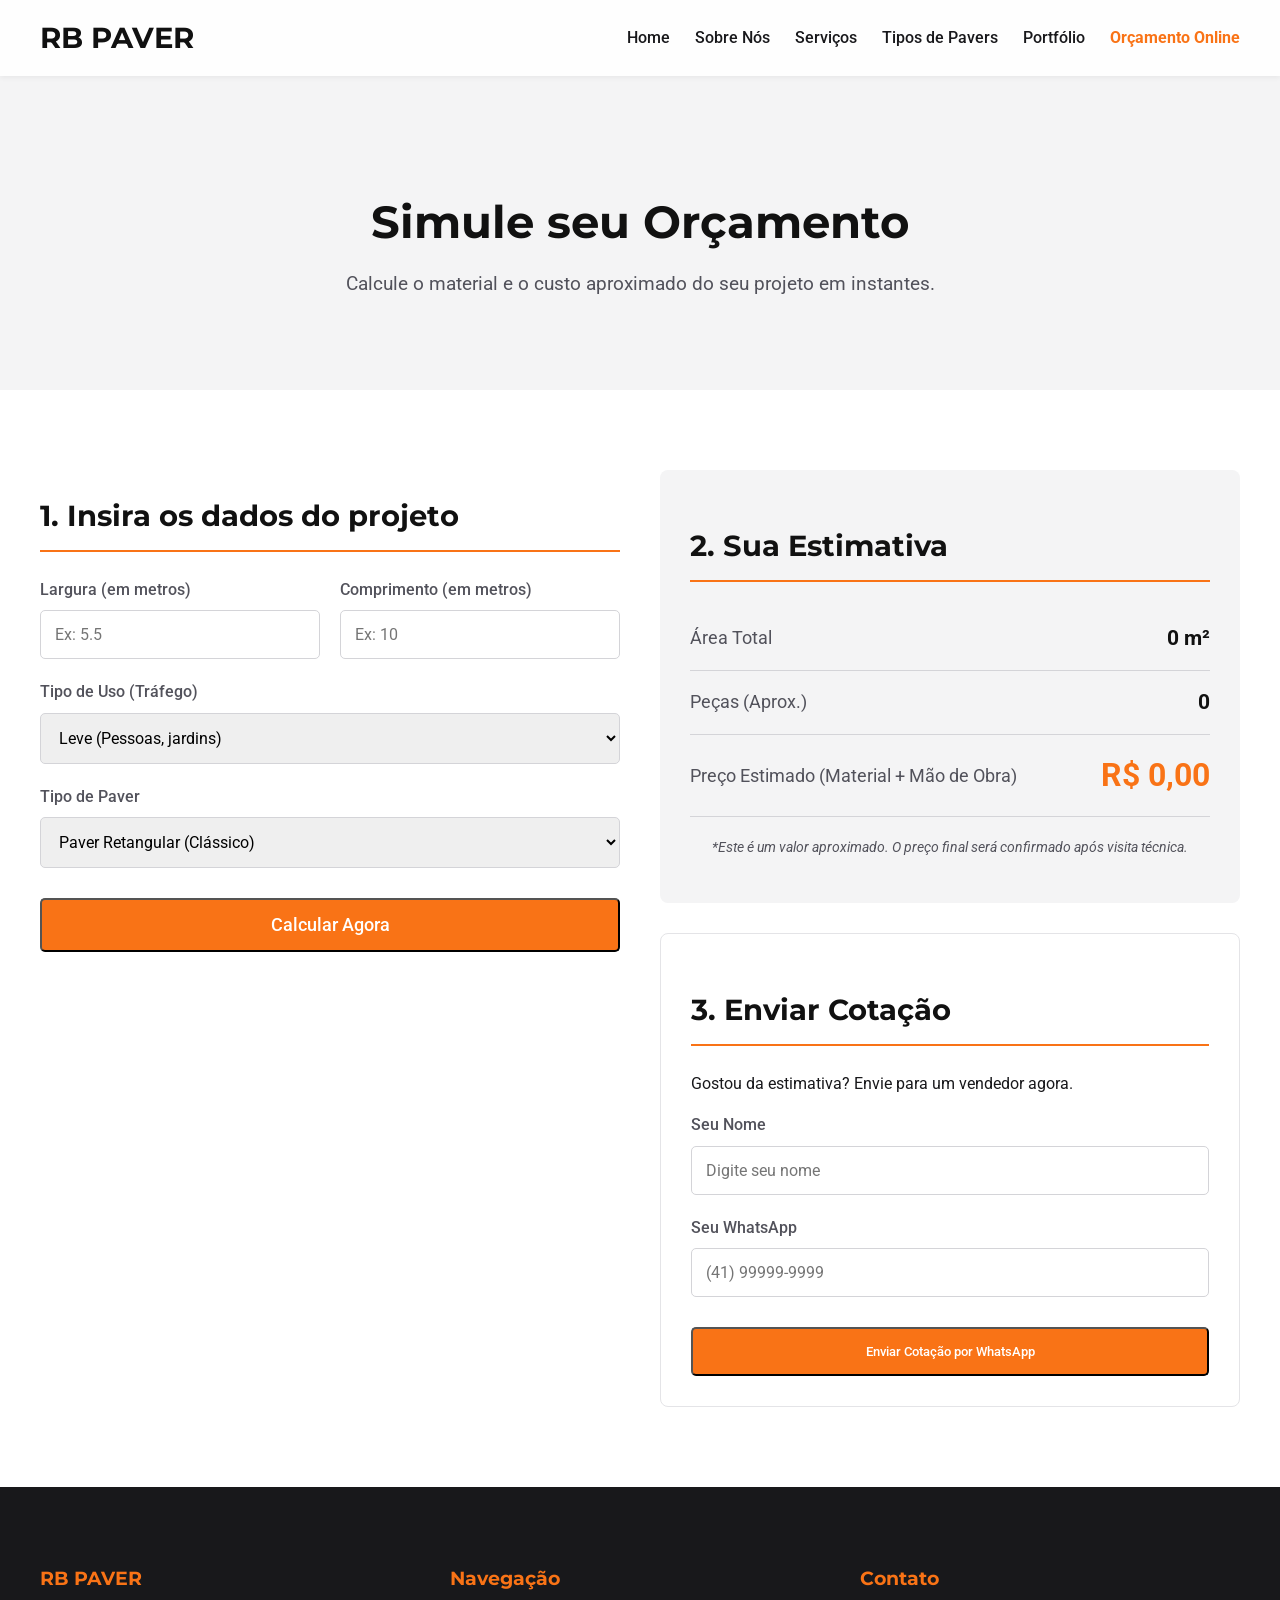
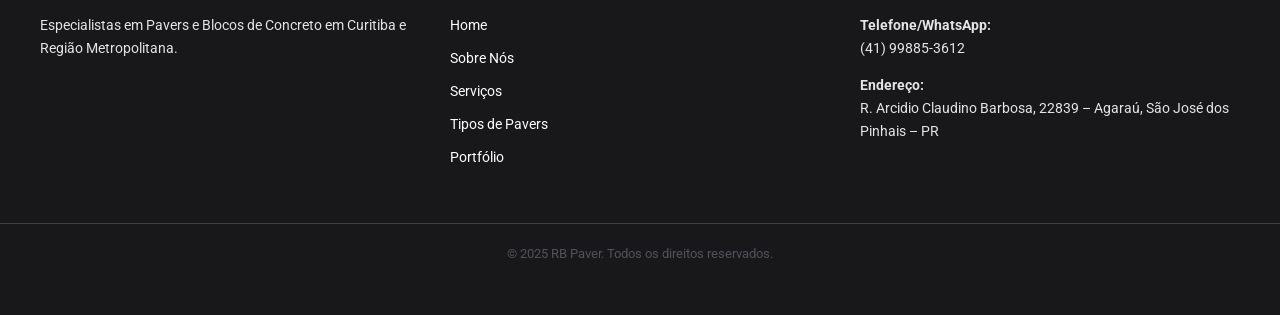
==== calculadora.html @ ebfc6011 "first commit" ====
<!DOCTYPE html>
<html lang="pt-BR">
<head>
    <meta charset="UTF-8">
    <meta name="viewport" content="width=device-width, initial-scale=1.0">
    <title>Calculadora de Orçamento - RB Paver</title>
    
    <link rel="stylesheet" href="https://cdn.jsdelivr.net/npm/swiper@11/swiper-bundle.min.css" />
    <script src="https://cdn.jsdelivr.net/npm/swiper@11/swiper-bundle.min.js"></script>
    
    <link rel="stylesheet" href="style.css">
</head>
<body>

    <header class="header">
        <div class="container">
            <a href="index.html" class="logo">RB PAVER</a>
            <nav class="nav-menu">
                <ul>
                    <li><a href="index.html">Home</a></li>
                    <li><a href="sobre.html">Sobre Nós</a></li>
                    <li><a href="servicos.html">Serviços</a></li>
                    <li><a href="tipos-de-pavers.html">Tipos de Pavers</a></li>
                    <li><a href="portfolio.html">Portfólio</a></li>
                    <li><a href="calculadora.html" class="ativo"><b>Orçamento Online</b></a></li>
                </ul>
            </nav>
        </div>
    </header>

    <main>

        <section class="secao hero-pagina-interna">
            <div class="container">
                <h1 class="secao-titulo">Simule seu Orçamento</h1>
                <p class="secao-subtitulo">Calcule o material e o custo aproximado do seu projeto em instantes.</p>
            </div>
        </section>

        <section class="secao secao-calculadora">
            <div class="container calculadora-container">

                <div class="calculadora-form" id="calculadora-form">
                    <h2 class="calculadora-titulo">1. Insira os dados do projeto</h2>
                    
                    <div class="form-grupo-grid">
                        <div class="form-grupo">
                            <label for="largura">Largura (em metros)</label>
                            <input type="number" id="largura" placeholder="Ex: 5.5" min="0">
                        </div>
                        <div class="form-grupo">
                            <label for="comprimento">Comprimento (em metros)</label>
                            <input type="number" id="comprimento" placeholder="Ex: 10" min="0">
                        </div>
                    </div>

                    <div class="form-grupo">
                        <label for="tipo-uso">Tipo de Uso (Tráfego)</label>
                        <select id="tipo-uso">
                            <option value="leve">Leve (Pessoas, jardins)</option>
                            <option value="medio">Médio (Carros de passeio)</option>
                            <option value="pesado">Pesado (Caminhões, pátio industrial)</option>
                        </select>
                    </div>

                    <div class="form-grupo">
                        <label for="tipo-paver">Tipo de Paver</label>
                        <select id="tipo-paver">
                            <option value="retangular">Paver Retangular (Clássico)</option>
                            <option value="hexagonal">Paver Hexagonal (Bloquete)</option>
                            <option value="onda">Paver "S" / Onda (Alto Travamento)</option>
                        </select>
                    </div>

                    <button type="button" id="btn-calcular" class="cta-button">Calcular Agora</button>
                </div>

                <div class="calculadora-lateral">
                    
                    <div class="calculadora-resultados" id="resultados-box">
                        <h2 class="calculadora-titulo">2. Sua Estimativa</h2>
                        <div class="resultado-item">
                            <span>Área Total</span>
                            <strong id="res-area">0 m²</strong>
                        </div>
                        <div class="resultado-item">
                            <span>Peças (Aprox.)</span>
                            <strong id="res-pecas">0</strong>
                        </div>
                        <div class="resultado-item preco">
                            <span>Preço Estimado (Material + Mão de Obra)</span>
                            <strong id="res-preco">R$ 0,00</strong>
                        </div>
                        <p class="aviso-legal">
                            *Este é um valor aproximado. O preço final será confirmado após visita técnica.
                        </p>
                    </div>

                    <div class="form-cotacao" id="form-cotacao-box">
                        <h2 class="calculadora-titulo">3. Enviar Cotação</h2>
                        <p>Gostou da estimativa? Envie para um vendedor agora.</p>
                        <form id="form-envio-whatsapp">
                            <div class="form-grupo">
                                <label for="nome-cliente">Seu Nome</label>
                                <input type="text" id="nome-cliente" placeholder="Digite seu nome" required>
                            </div>
                            <div class="form-grupo">
                                <label for="whatsapp-cliente">Seu WhatsApp</label>
                                <input type="tel" id="whatsapp-cliente" placeholder="(41) 99999-9999" required>
                            </div>
                            <button type="submit" class="cta-button">Enviar Cotação por WhatsApp</button>
                        </form>
                    </div>

                </div>

            </div>
        </section>

    </main>

    <footer class="footer">
        <div class="container">
            <div>
                <h4>RB PAVER</h4>
                <p>Especialistas em Pavers e Blocos de Concreto em Curitiba e Região Metropolitana.</p>
            </div>
            <div>
                <h4>Navegação</h4>
                <ul>
                    <li><a href="index.html">Home</a></li>
                    <li><a href="sobre.html">Sobre Nós</a></li>
                    <li><a href="servicos.html">Serviços</a></li>
                    <li><a href="tipos-de-pavers.html">Tipos de Pavers</a></li>
                    <li><a href="portfolio.html">Portfólio</a></li>
                </ul>
            </div>
            <div>
                <h4>Contato</h4>
                <p>
                    <strong>Telefone/WhatsApp:</strong><br>
                    (41) 99885-3612
                </p>
                <p>
                    <strong>Endereço:</strong><br>
                    R. Arcidio Claudino Barbosa, 22839 – Agaraú, São José dos Pinhais – PR
                </p>
            </div>
        </div>
        <div class="copyright">
            &copy; 2025 RB Paver. Todos os direitos reservados.
        </div>
    </footer>

    <script src="script.js" defer></script>
</body>
</html>
---- style.css ----
/* --- Importação da Nova Fonte --- */
@import url('https://fonts.googleapis.com/css2?family=Montserrat:wght@400;700&family=Roboto:wght@400;500&display=swap');

/* --- Configuração Global (Paleta Rebalanceada) --- */
:root {
    --cor-primaria: #111111; /* Preto 'imponente' (Títulos) */
    --cor-destaque: #F97316;  /* Laranja vibrante (Botões, links) */
    --cor-fundo: #FFFFFF;     /* Base Branca (Elegante) */
    --cor-fundo-alt: #F4F4F5; /* Cinza claro (Seções alternadas) */
    --cor-texto: #18181B;     /* Texto principal (Cinza super escuro) */
    --cor-texto-secundario: #52525B; /* Texto cinza (Subtítulos) */
    --cor-dark-section: #18181B; /* Cinza escuro para contraste (Footer/CTA) */
    --cor-branca: #FFFFFF;
}

body {
    /* Fonte padrão (Roboto) para textos corridos */
    font-family: 'Roboto', -apple-system, BlinkMacSystemFont, "Segoe UI", Helvetica, Arial, sans-serif;
    margin: 0;
    padding: 0;
    background-color: var(--cor-fundo);
    color: var(--cor-texto);
    line-height: 1.6;
}

/* --- Nova Fonte para Títulos e Logo --- */
h1, h2, h3, h4, .logo {
    font-family: 'Montserrat', sans-serif;
    font-weight: 700; /* Deixa os títulos imponentes */
}

.container {
    max-width: 1200px;
    margin: 0 auto;
    padding: 0 20px;
}

/* --- Header (Estilo Allana: BRANCO, Fixo, com Desfoque) --- */
.header {
    background-color: rgba(255, 255, 255, 0.85);
    backdrop-filter: blur(10px);
    -webkit-backdrop-filter: blur(10px);
    box-shadow: 0 2px 5px rgba(0,0,0,0.05);
    padding: 15px 0;
    position: fixed;
    top: 0;
    width: 100%;
    z-index: 1000;
}

.header .container {
    display: flex;
    justify-content: space-between;
    align-items: center;
}

.logo {
    font-size: 1.8rem;
    color: var(--cor-primaria);
    text-decoration: none;
}

.nav-menu ul {
    margin: 0;
    padding: 0;
    list-style: none;
    display: flex;
    gap: 25px;
}

.nav-menu a {
    text-decoration: none;
    color: var(--cor-texto);
    font-weight: 500;
    transition: color 0.3s;
}

.nav-menu a:hover, .nav-menu a.ativo {
    color: var(--cor-destaque);
}

/* --- Seção Hero (Estilo Allana: Tela Cheia com Swiper) --- */
.hero {
    height: 100vh;
    width: 100%;
    position: relative;
    color: var(--cor-branca);
    display: flex;
    align-items: center;
    justify-content: center;
    text-align: center;
}

.swiper {
    width: 100%;
    height: 100%;
    position: absolute;
    top: 0;
    left: 0;
}

.swiper-slide img {
    display: block;
    width: 100%;
    height: 100%;
    object-fit: cover;
    filter: brightness(0.5);
}

.hero-overlay {
    position: relative;
    z-index: 10;
    padding: 20px;
}

.hero-overlay h1 {
    font-size: 3.5rem;
    margin-bottom: 20px;
    text-shadow: 0 2px 4px rgba(0,0,0,0.5);
}

.hero-overlay p {
    font-size: 1.25rem;
    margin-bottom: 30px;
    font-family: 'Roboto', sans-serif; /* Garante que o parágrafo use a fonte de texto */
    font-weight: 400;
}

/* --- Botões (Nova Paleta) --- */
.cta-button {
    display: inline-block;
    padding: 15px 30px;
    background-color: var(--cor-destaque);
    color: var(--cor-branca);
    text-decoration: none;
    font-weight: bold;
    border-radius: 5px;
    transition: background-color 0.3s, transform 0.3s;
    font-family: 'Roboto', sans-serif; /* Usa a fonte de texto */
    font-weight: 500;
}

.cta-button:hover {
    background-color: #EA580C;
    transform: translateY(-2px);
}

.cta-button.secundario {
    background-color: transparent;
    border: 2px solid var(--cor-destaque);
    color: var(--cor-destaque);
    margin-left: 15px;
}
.cta-button.secundario:hover {
    background-color: var(--cor-destaque);
    color: var(--cor-branca);
}

/* --- Seções Padrão (Minimalistas) --- */
.secao {
    padding: 80px 0;
    text-align: center;
}
main section:first-of-type {
    padding-top: calc(80px + 70px);
}

.secao-titulo {
    font-size: 2.8rem;
    margin-bottom: 20px;
    color: var(--cor-primaria);
}

.secao-subtitulo {
    font-size: 1.1rem;
    max-width: 700px;
    margin: 0 auto 50px auto;
    color: var(--cor-texto-secundario);
}

/* --- MUDANÇA: Fundo cinza para seção de serviços --- */
#servicos-prev {
    background-color: var(--cor-fundo-alt);
}

/* --- Prévia de Serviços (Cards) --- */
.servicos-grid {
    display: grid;
    grid-template-columns: repeat(auto-fit, minmax(300px, 1fr));
    gap: 30px;
    text-align: left;
}

.servico-card {
    background-color: var(--cor-fundo); /* Cards BRANCOS */
    border-radius: 8px;
    border: 1px solid #E4E4E7;
    overflow: hidden;
    transition: border-color 0.3s, box-shadow 0.3s;
    /* Sombra mais pronunciada para 'flutuar' sobre o fundo cinza */
    box-shadow: 0 4px 20px rgba(0,0,0,0.05);
}

.servico-card:hover {
    border-color: var(--cor-destaque);
    box-shadow: 0 8px 30px rgba(0,0,0,0.08);
}

.servico-card img {
    width: 100%;
    height: 200px;
    object-fit: cover;
}

.servico-card-conteudo {
    padding: 30px;
}

.servico-card h3 {
    font-size: 1.5rem;
    color: var(--cor-primaria);
    margin-top: 0;
}

/* --- CTA para Calculadora (Seção de Contraste) --- */
.cta-calculadora {
    background-color: var(--cor-dark-section);
    color: var(--cor-branca);
}

.cta-calculadora .secao-titulo {
    color: var(--cor-branca);
}

.cta-calculadora .secao-subtitulo {
    color: rgba(255, 255, 255, 0.9);
}

.cta-calculadora .cta-button {
    background-color: var(--cor-destaque);
}
.cta-calculadora .cta-button:hover {
    background-color: #EA580C;
}

/* --- Depoimentos --- */
.depoimento {
    max-width: 800px;
    margin: 0 auto 40px auto;
    font-style: italic;
    font-size: 1.2rem;
    color: var(--cor-texto-secundario);
}

.depoimento-autor {
    font-style: normal;
    font-weight: bold;
    margin-top: 10px;
    color: var(--cor-primaria);
}

/* --- Footer (Rodapé) --- */
.footer {
    background-color: var(--cor-dark-section);
    color: #E4E4E7;
    padding: 50px 0;
    font-size: 0.9rem;
}

.footer .container {
    display: grid;
    grid-template-columns: repeat(auto-fit, minmax(250px, 1fr));
    gap: 30px;
}

.footer h4 {
    font-size: 1.2rem;
    margin-bottom: 20px;
    color: var(--cor-destaque);
}

.footer ul {
    list-style: none;
    padding: 0;
}
.footer ul li {
    margin-bottom: 10px;
}
.footer ul li a {
    color: var(--cor-branca);
    text-decoration: none;
    transition: color 0.3s;
}
.footer ul li a:hover {
    color: var(--cor-destaque);
}

.copyright {
    text-align: center;
    margin-top: 40px;
    padding-top: 20px;
    border-top: 1px solid #3f3f46;
    font-size: 0.8rem;
    color: var(--cor-texto-secundario);
}

/* --- Estilos da Página da Calculadora --- */

/* Hero simples para páginas internas */
.hero-pagina-interna {
    background-color: var(--cor-fundo-alt);
    padding-top: calc(80px + 70px); /* Compensa header fixo */
    padding-bottom: 40px;
}
.hero-pagina-interna .secao-titulo {
    font-size: 2.8rem;
    margin-bottom: 10px;
}
.hero-pagina-interna .secao-subtitulo {
    font-size: 1.2rem;
    color: var(--cor-texto-secundario);
}

/* Container da calculadora com 2 colunas */
.calculadora-container {
    display: grid;
    grid-template-columns: 1fr; /* 1 coluna em mobile */
    gap: 40px;
}

/* Media query para telas maiores (desktop) */
@media (min-width: 992px) {
    .calculadora-container {
        grid-template-columns: 1fr 1fr; /* 2 colunas em desktop */
    }
}

.calculadora-titulo {
    font-size: 1.8rem;
    color: var(--cor-primaria);
    margin-bottom: 25px;
    border-bottom: 2px solid var(--cor-destaque);
    padding-bottom: 10px;
    text-align: left;
}

/* Estilos do Formulário */
.calculadora-form, .calculadora-lateral {
    text-align: left;
}

.form-grupo {
    margin-bottom: 20px;
}

.form-grupo-grid {
    display: grid;
    grid-template-columns: 1fr 1fr;
    gap: 20px;
}

.form-grupo label {
    display: block;
    margin-bottom: 8px;
    font-weight: 500;
    color: var(--cor-texto-secundario);
}

.form-grupo input[type="number"],
.form-grupo input[type="text"],
.form-grupo input[type="tel"],
.form-grupo select {
    width: 100%;
    padding: 14px;
    border: 1px solid #D4D4D8; /* cinza claro */
    border-radius: 5px;
    font-size: 1rem;
    font-family: 'Roboto', sans-serif;
    box-sizing: border-box; /* Garante que o padding não estoure a largura */
    transition: border-color 0.3s, box-shadow 0.3s;
}

.form-grupo input:focus,
.form-grupo select:focus {
    outline: none;
    border-color: var(--cor-destaque);
    box-shadow: 0 0 0 2px rgba(249, 115, 22, 0.3); /* Sombra laranja sutil */
}

.calculadora-form .cta-button {
    width: 100%;
    font-size: 1.1rem;
    margin-top: 10px;
}

/* Estilos dos Resultados */
.calculadora-resultados {
    background-color: var(--cor-fundo-alt);
    padding: 30px;
    border-radius: 8px;
    margin-bottom: 30px;
}

.resultado-item {
    display: flex;
    justify-content: space-between;
    align-items: center;
    font-size: 1.1rem;
    color: var(--cor-texto-secundario);
    padding: 15px 0;
    border-bottom: 1px solid #D4D4D8;
}

.resultado-item span {
    margin-right: 15px;
}

.resultado-item strong {
    font-size: 1.3rem;
    font-weight: 700;
    color: var(--cor-primaria);
}

.resultado-item.preco strong {
    font-size: 2rem;
    color: var(--cor-destaque); /* Preço final em laranja */
}

.aviso-legal {
    font-size: 0.85rem;
    color: var(--cor-texto-secundario);
    margin-top: 20px;
    text-align: center;
    font-style: italic;
}

/* Formulário de Cotação (abaixo dos resultados) */
.form-cotacao {
    background-color: var(--cor-fundo);
    border: 1px solid #E4E4E7;
    padding: 30px;
    border-radius: 8px;
}

.form-cotacao .cta-button {
    width: 100%;
    margin-top: 10px;
}


/* --- Estilos da Página Sobre Nós --- */

#secao-sobre {
    padding-bottom: 40px; /* Reduz o espaçamento inferior */
}

/* Grid de Imagem + Texto */
.sobre-intro-grid {
    display: grid;
    grid-template-columns: 1fr; /* 1 coluna mobile */
    gap: 40px;
    align-items: center;
    text-align: left;
}

@media (min-width: 768px) {
    .sobre-intro-grid {
        grid-template-columns: 1fr 1fr; /* 2 colunas desktop */
    }
}

.sobre-imagem img {
    width: 100%;
    border-radius: 8px;
    box-shadow: 0 10px 30px rgba(0,0,0,0.1);
}

.sobre-texto h2 {
    font-size: 2.2rem;
    color: var(--cor-primaria);
    margin-bottom: 20px;
}

.sobre-texto p {
    font-size: 1.1rem;
    color: var(--cor-texto-secundario);
    margin-bottom: 15px;
}

/* Seção Missão, Visão e Valores */
#secao-valores {
    background-color: var(--cor-fundo-alt); /* Fundo cinza claro */
}

.valores-grid {
    display: grid;
    grid-template-columns: 1fr; /* 1 coluna mobile */
    gap: 30px;
}

@media (min-width: 768px) {
    .valores-grid {
        grid-template-columns: repeat(3, 1fr); /* 3 colunas desktop */
    }
}

/* Cards de Missão/Visão/Valores */
.valor-card {
    background-color: var(--cor-branca);
    padding: 30px;
    border-radius: 8px;
    border: 1px solid #E4E4E7;
    text-align: center;
    box-shadow: 0 4px 20px rgba(0,0,0,0.03);
    transition: transform 0.3s, box-shadow 0.3s;
}

.valor-card:hover {
    transform: translateY(-5px);
    box-shadow: 0 8px 30px rgba(0,0,0,0.06);
}

.valor-card h3 {
    font-size: 1.5rem;
    color: var(--cor-destaque); /* Laranja */
    margin-bottom: 15px;
}

.valor-card p {
    font-size: 1rem;
    color: var(--cor-texto-secundario);
    line-height: 1.7;
}
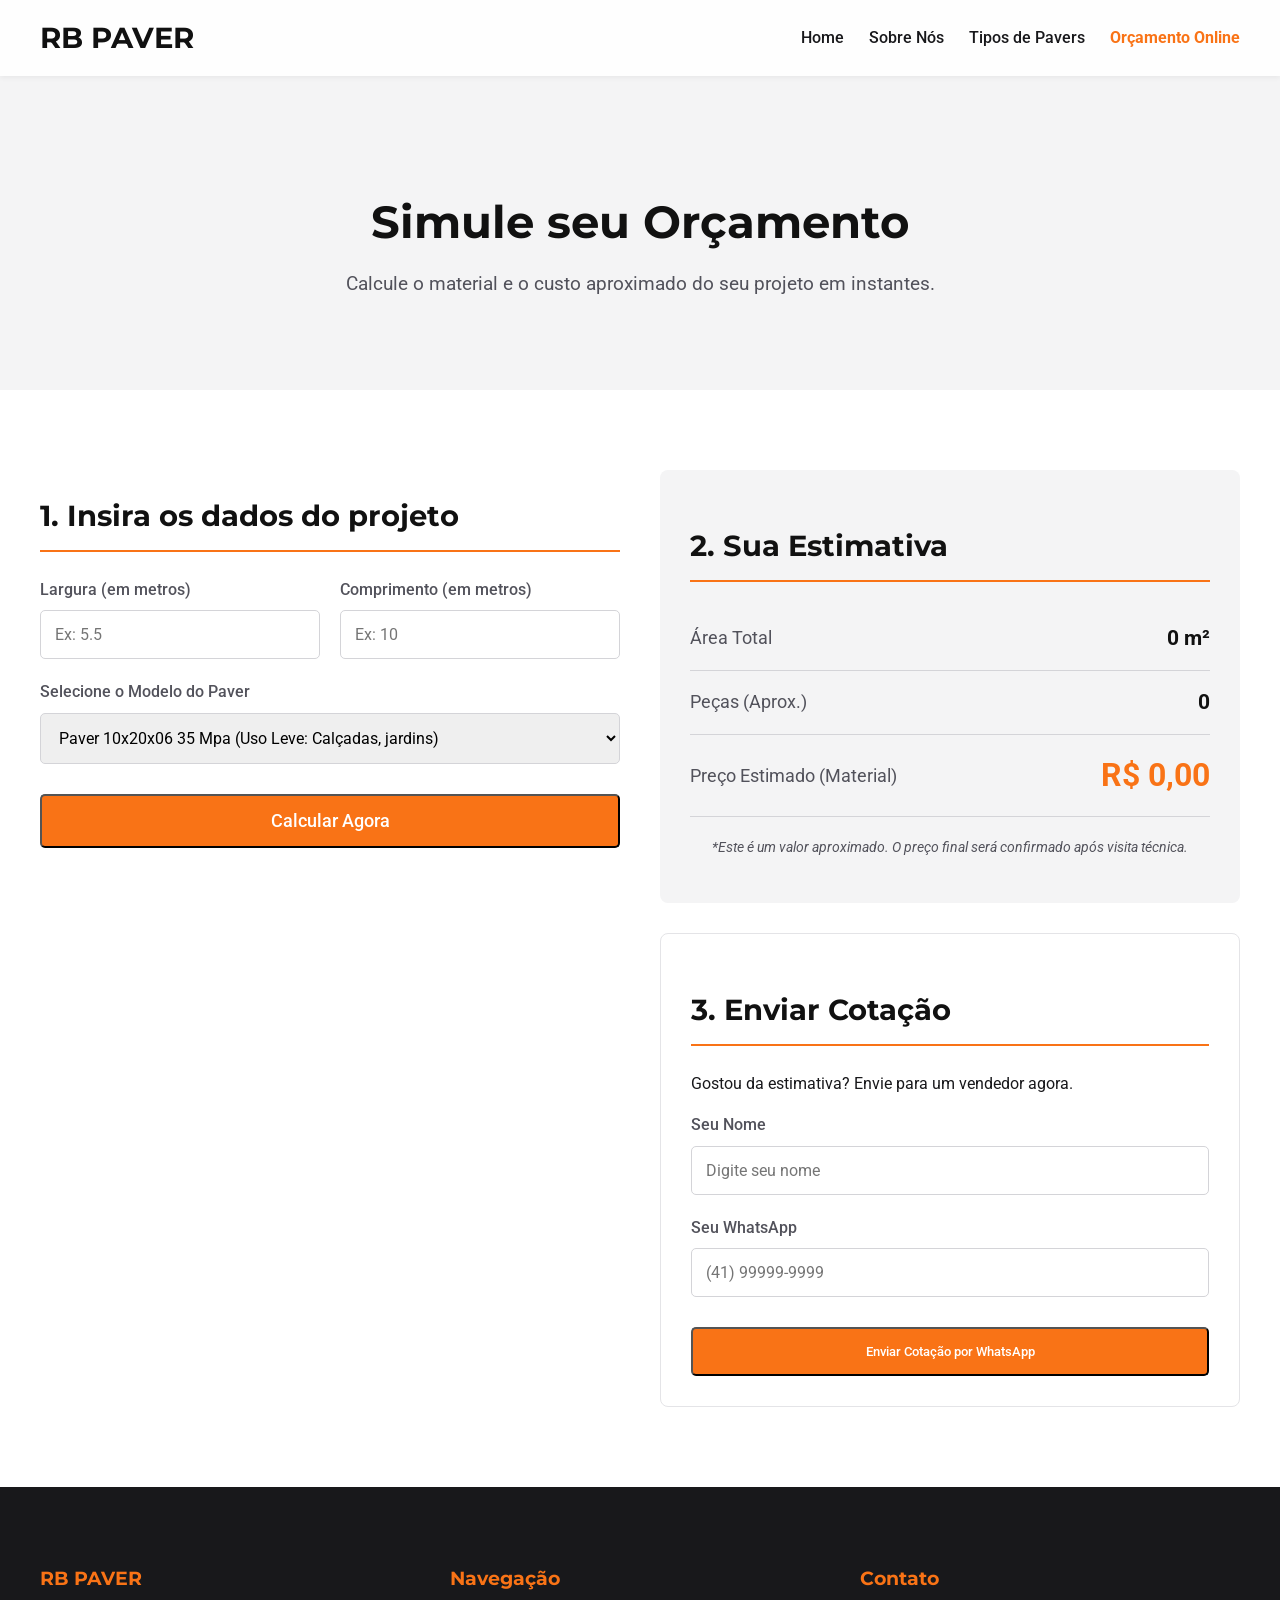
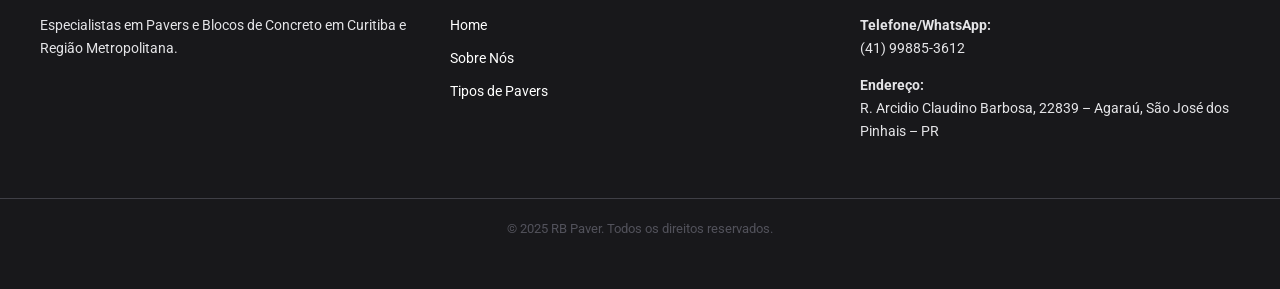
==== commit aff87946: "texto,menu, fabricação e refatora calculadora" ====
--- a/calculadora.html
+++ b/calculadora.html
@@ -19,9 +19,7 @@
                 <ul>
                     <li><a href="index.html">Home</a></li>
                     <li><a href="sobre.html">Sobre Nós</a></li>
-                    <li><a href="servicos.html">Serviços</a></li>
                     <li><a href="tipos-de-pavers.html">Tipos de Pavers</a></li>
-                    <li><a href="portfolio.html">Portfólio</a></li>
                     <li><a href="calculadora.html" class="ativo"><b>Orçamento Online</b></a></li>
                 </ul>
             </nav>
@@ -55,20 +53,12 @@
                     </div>
 
                     <div class="form-grupo">
-                        <label for="tipo-uso">Tipo de Uso (Tráfego)</label>
-                        <select id="tipo-uso">
-                            <option value="leve">Leve (Pessoas, jardins)</option>
-                            <option value="medio">Médio (Carros de passeio)</option>
-                            <option value="pesado">Pesado (Caminhões, pátio industrial)</option>
-                        </select>
-                    </div>
-
-                    <div class="form-grupo">
-                        <label for="tipo-paver">Tipo de Paver</label>
-                        <select id="tipo-paver">
-                            <option value="retangular">Paver Retangular (Clássico)</option>
-                            <option value="hexagonal">Paver Hexagonal (Bloquete)</option>
-                            <option value="onda">Paver "S" / Onda (Alto Travamento)</option>
+                        <label for="modelo-paver">Selecione o Modelo do Paver</label>
+                        <select id="modelo-paver">
+                            <option value="p6_35">Paver 10x20x06 35 Mpa (Uso Leve: Calçadas, jardins)</option>
+                            <option value="p8_35">Paver 10x20x08 35 Mpa (Uso Médio: Carros de passeio)</option>
+                            <option value="p8_50">Paver 10x20x08 50 Mpa (Uso Pesado: Pátios industriais)</option>
+                            <option value="p10_50">Paver 10x20x10 50 Mpa (Uso Super Pesado: Tráfego de caminhões)</option>
                         </select>
                     </div>
 
@@ -88,7 +78,7 @@
                             <strong id="res-pecas">0</strong>
                         </div>
                         <div class="resultado-item preco">
-                            <span>Preço Estimado (Material + Mão de Obra)</span>
+                            <span>Preço Estimado (Material)</span>
                             <strong id="res-preco">R$ 0,00</strong>
                         </div>
                         <p class="aviso-legal">
@@ -130,9 +120,7 @@
                 <ul>
                     <li><a href="index.html">Home</a></li>
                     <li><a href="sobre.html">Sobre Nós</a></li>
-                    <li><a href="servicos.html">Serviços</a></li>
                     <li><a href="tipos-de-pavers.html">Tipos de Pavers</a></li>
-                    <li><a href="portfolio.html">Portfólio</a></li>
                 </ul>
             </div>
             <div>
--- a/style.css
+++ b/style.css
@@ -530,4 +530,55 @@
     font-size: 1rem;
     color: var(--cor-texto-secundario);
     line-height: 1.7;
+}
+
+/* --- Estilos da Página Tipos de Pavers (Grid de Cores) --- */
+.cores-grid {
+    display: grid;
+    grid-template-columns: repeat(auto-fit, minmax(150px, 1fr));
+    gap: 25px;
+    margin-top: 40px;
+}
+
+.cor-item {
+    text-align: center;
+}
+
+.cor-quadrado {
+    width: 100%;
+    aspect-ratio: 1 / 1; /* <<< ESTA É A CORREÇÃO MÁGICA */
+    background-color: var(--cor-fundo-alt);
+    border: 1px solid #E4E4E7;
+    border-radius: 8px;
+    box-shadow: 0 2px 4px rgba(0,0,0,0.05);
+    overflow: hidden; /* Garante que a imagem não vaze */
+}
+
+/* Este é o CSS da "dica bônus", agora integrado */
+.cor-quadrado img {
+    width: 100%;
+    height: 100%;
+    object-fit: cover; /* Faz a imagem preencher o espaço sem distorcer */
+}
+
+.cor-item p {
+    font-weight: 700;
+    color: var(--cor-texto);
+    font-size: 1.1rem;
+    margin: 0;
+    margin-top: 15px; /* Adicionado um espaço */
+}
+
+/* Media query para telas menores */
+@media (max-width: 400px) {
+    .cores-grid {
+        grid-template-columns: repeat(2, 1fr);
+        gap: 15px;
+    }
+}
+.cor-quadrado img {
+    width: 100%;
+    height: 100%;
+    object-fit: cover; /* Isso faz a imagem preencher o espaço sem distorcer */
+    border-radius: 8px; /* Para manter as bordas arredondadas */
 }
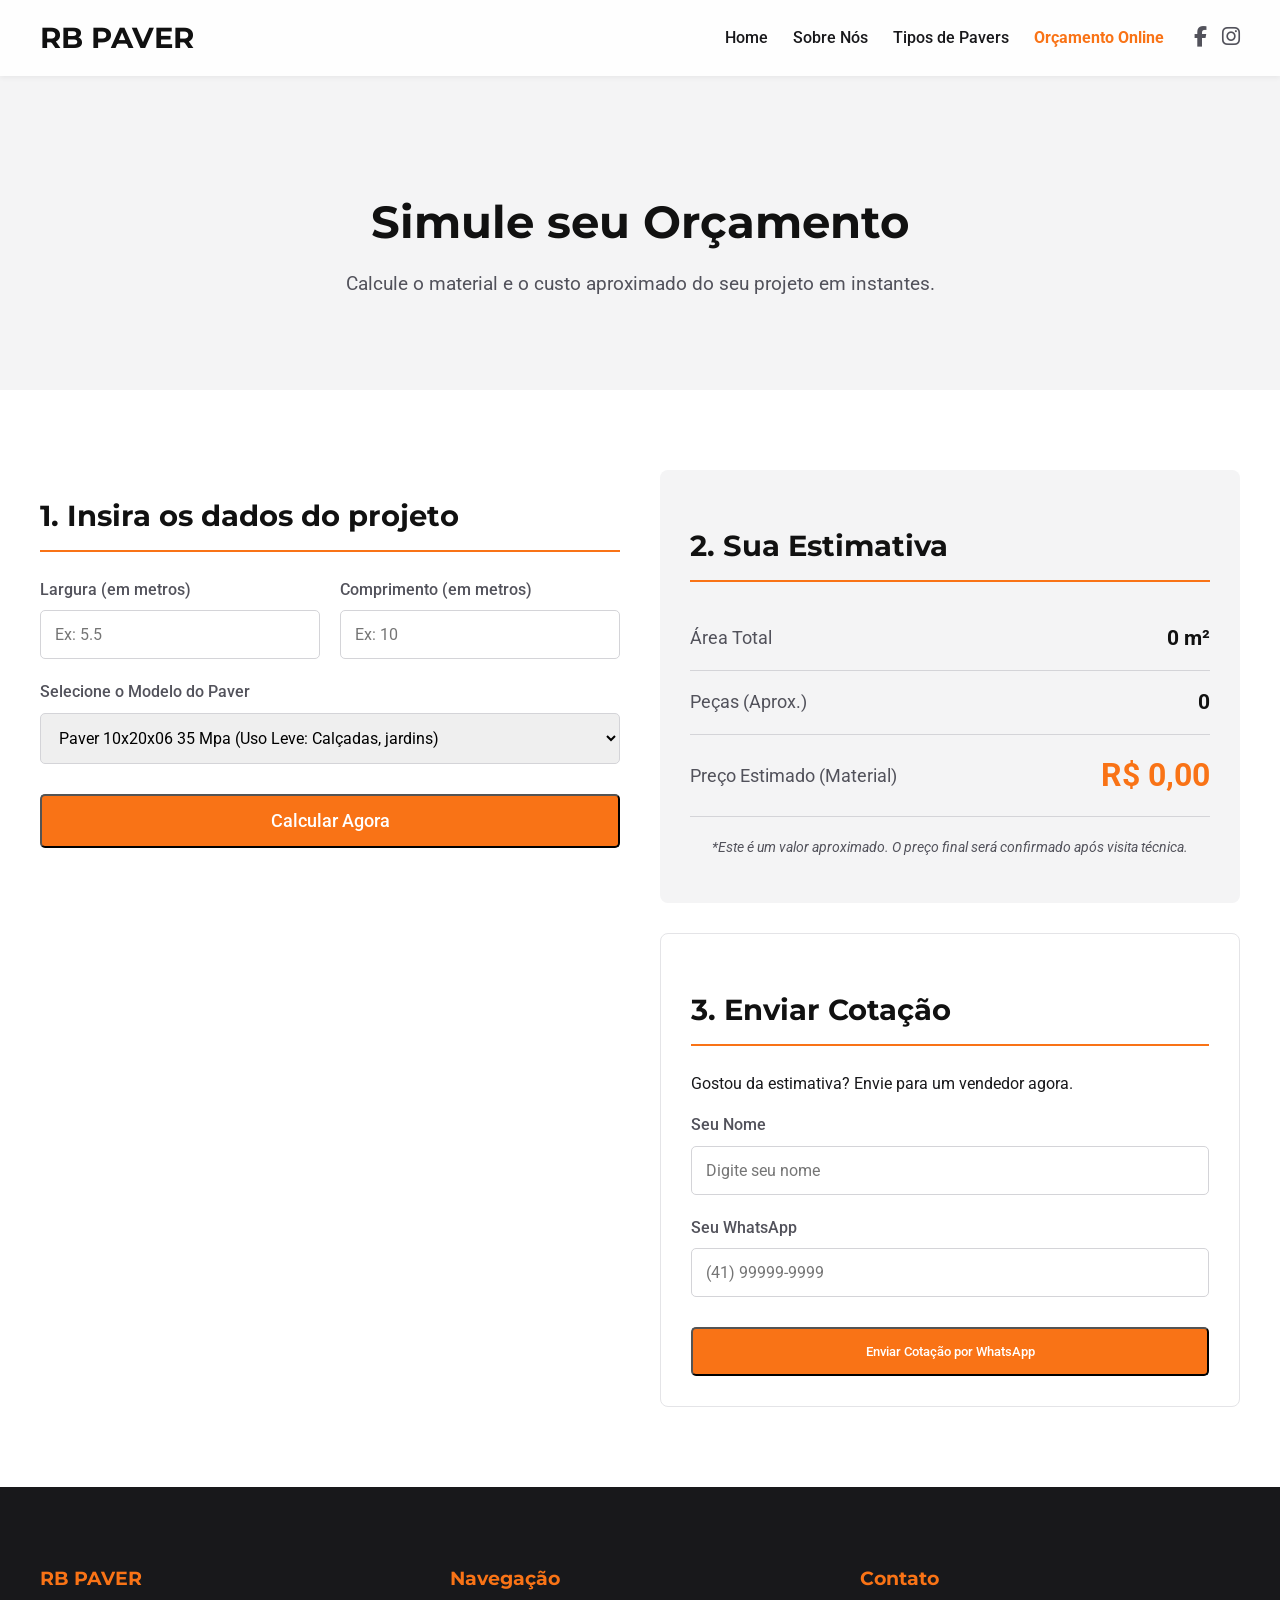
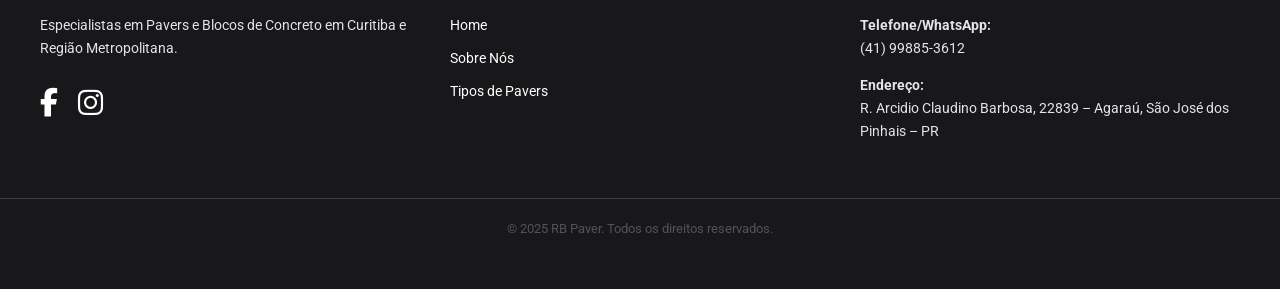
==== commit 9c56f557: "icons insta face" ====
--- a/calculadora.html
+++ b/calculadora.html
@@ -6,7 +6,7 @@
     <title>Calculadora de Orçamento - RB Paver</title>
     
     <link rel="stylesheet" href="https://cdn.jsdelivr.net/npm/swiper@11/swiper-bundle.min.css" />
-    <script src="https://cdn.jsdelivr.net/npm/swiper@11/swiper-bundle.min.js"></script>
+    <link rel="stylesheet" href="https://cdnjs.cloudflare.com/ajax/libs/font-awesome/6.5.2/css/all.min.css" integrity="sha512-SnH5WK+bZxgPHs44uWIX+LLJAJ9/2PkPKZ5QiAj6Ta86w+fsb2TkcmfRyVX3pBnMFcV7oQPJkl9QevSCWr3W6A==" crossorigin="anonymous" referrerpolicy="no-referrer" />
     
     <link rel="stylesheet" href="style.css">
 </head>
@@ -15,14 +15,21 @@
     <header class="header">
         <div class="container">
             <a href="index.html" class="logo">RB PAVER</a>
-            <nav class="nav-menu">
-                <ul>
-                    <li><a href="index.html">Home</a></li>
-                    <li><a href="sobre.html">Sobre Nós</a></li>
-                    <li><a href="tipos-de-pavers.html">Tipos de Pavers</a></li>
-                    <li><a href="calculadora.html" class="ativo"><b>Orçamento Online</b></a></li>
-                </ul>
-            </nav>
+            
+            <div class="nav-wrapper">
+                <nav class="nav-menu">
+                    <ul>
+                        <li><a href="index.html">Home</a></li>
+                        <li><a href="sobre.html">Sobre Nós</a></li>
+                        <li><a href="tipos-de-pavers.html">Tipos de Pavers</a></li>
+                        <li><a href="calculadora.html" class="ativo"><b>Orçamento Online</b></a></li>
+                    </ul>
+                </nav>
+                <div class="nav-social">
+                    <a href="https://www.facebook.com/share/14eRMEpzPqE/?mibextid=wwXIfr" aria-label="Link para o Facebook" target="_blank"><i class="fab fa-facebook-f"></i></a>
+                    <a href="https://www.instagram.com/rbpaver_/" aria-label="Link para o Instagram" target="_blank"><i class="fab fa-instagram"></i></a>
+                </div>
+            </div>
         </div>
     </header>
 
@@ -114,6 +121,10 @@
             <div>
                 <h4>RB PAVER</h4>
                 <p>Especialistas em Pavers e Blocos de Concreto em Curitiba e Região Metropolitana.</p>
+                <div class="footer-social">
+                    <a href="https://www.facebook.com/share/14eRMEpzPqE/?mibextid=wwXIfr" aria-label="Link para o Facebook" target="_blank"><i class="fab fa-facebook-f"></i></a>
+                    <a href="https://www.instagram.com/rbpaver_/" aria-label="Link para o Instagram" target="_blank"><i class="fab fa-instagram"></i></a>
+                </div>
             </div>
             <div>
                 <h4>Navegação</h4>
--- a/style.css
+++ b/style.css
@@ -581,4 +581,46 @@
     height: 100%;
     object-fit: cover; /* Isso faz a imagem preencher o espaço sem distorcer */
     border-radius: 8px; /* Para manter as bordas arredondadas */
+}
+
+/* --- Estilos para Ícones de Redes Sociais --- */
+
+/* Wrapper no Header para alinhar menu e ícones */
+.nav-wrapper {
+    display: flex;
+    align-items: center;
+    gap: 30px;
+}
+
+/* Ícones no Header (Menu) */
+.nav-social {
+    display: flex;
+    gap: 15px;
+}
+
+.nav-social a {
+    color: var(--cor-texto-secundario);
+    font-size: 1.3rem;
+    transition: color 0.3s;
+}
+
+.nav-social a:hover {
+    color: var(--cor-destaque);
+}
+
+/* Ícones no Footer (Rodapé) */
+.footer-social {
+    margin-top: 20px;
+    display: flex;
+    gap: 20px;
+}
+
+.footer-social a {
+    color: var(--cor-branca);
+    font-size: 1.8rem;
+    transition: color 0.3s;
+}
+
+.footer-social a:hover {
+    color: var(--cor-destaque);
 }
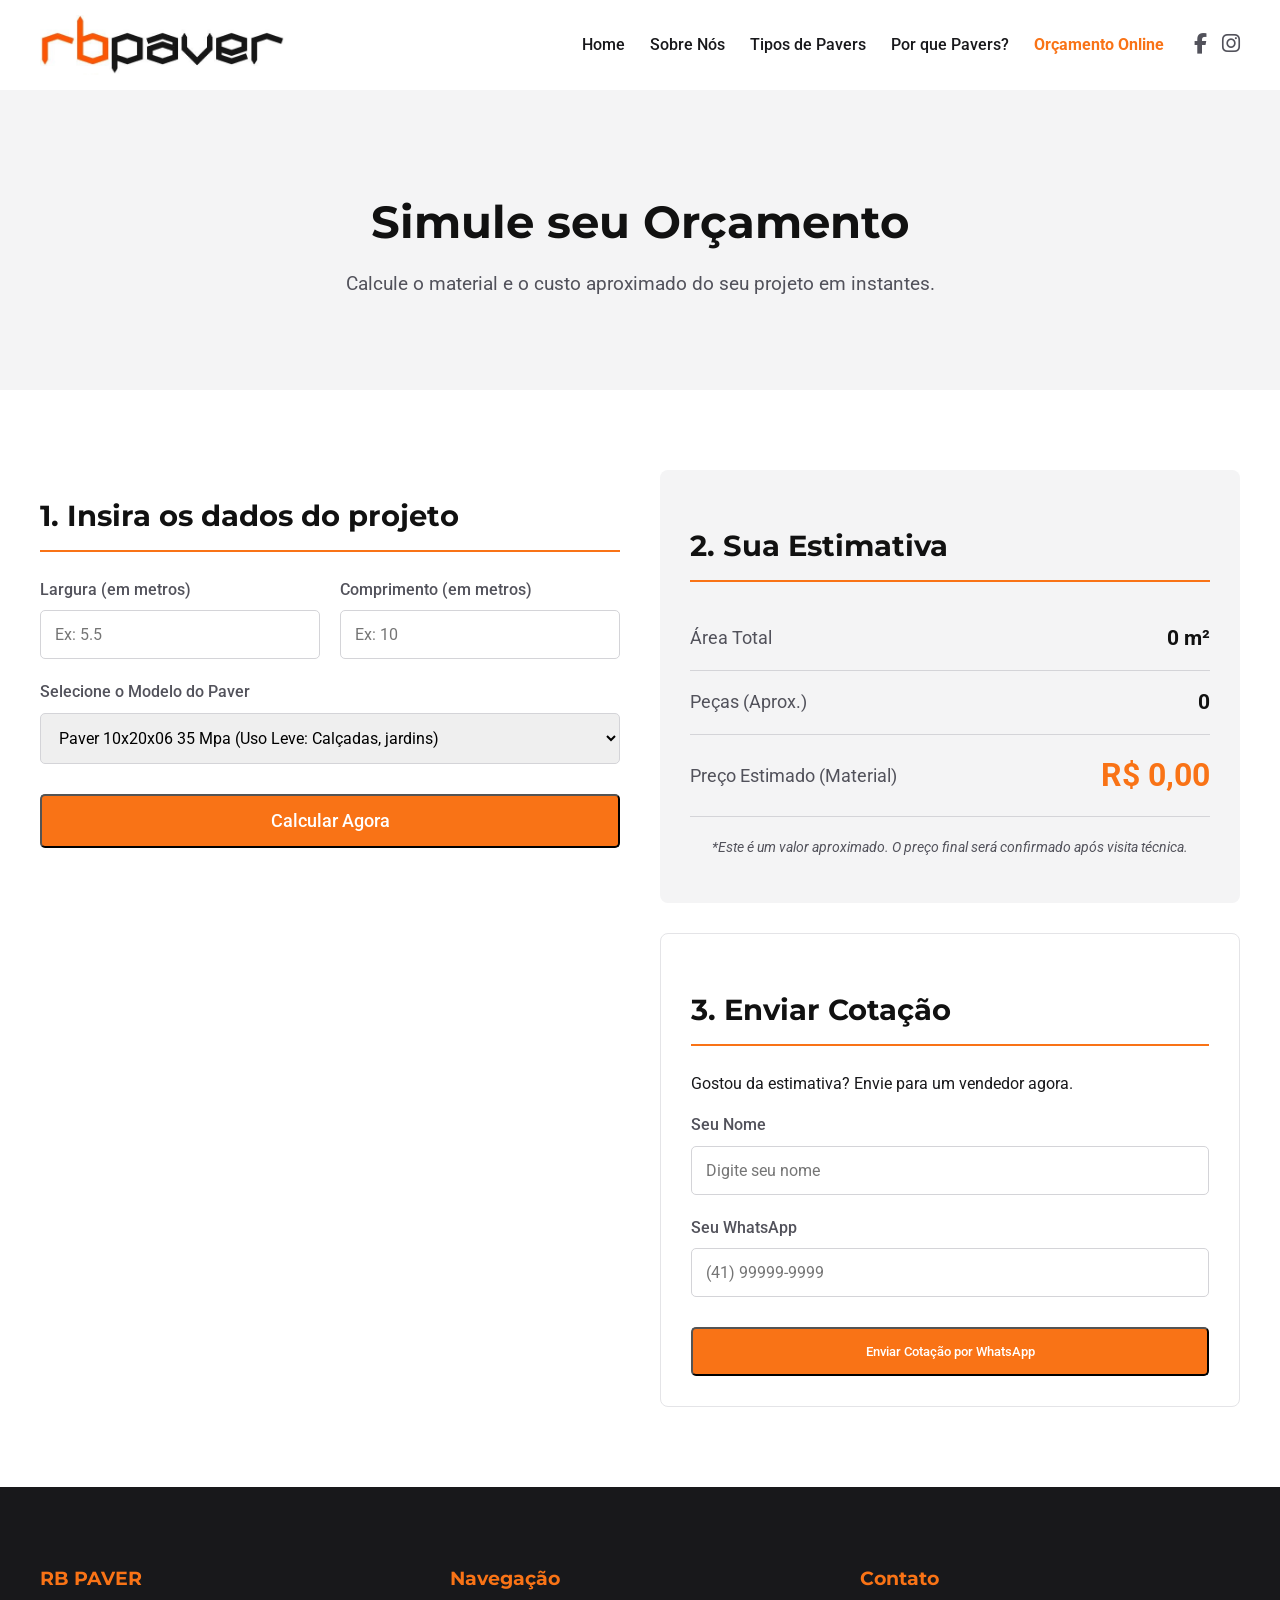
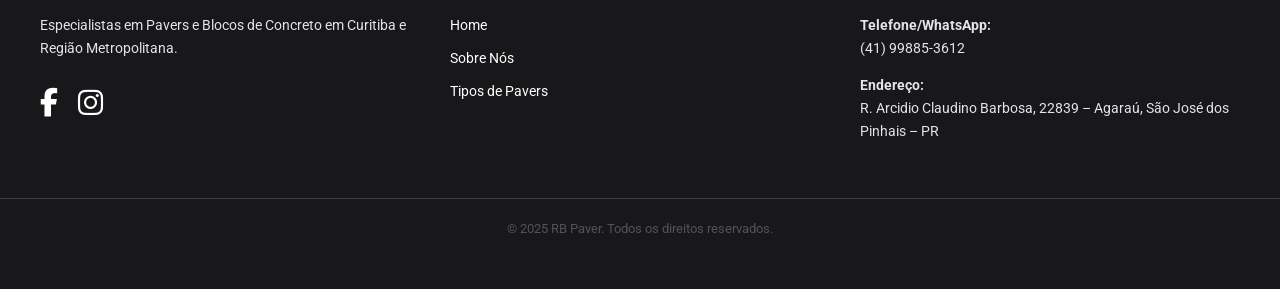
==== commit 4fa93e4c: "adicionei nova pagina sobre paver e coloquei favicon e logo" ====
--- a/calculadora.html
+++ b/calculadora.html
@@ -3,8 +3,9 @@
 <head>
     <meta charset="UTF-8">
     <meta name="viewport" content="width=device-width, initial-scale=1.0">
-    <title>Calculadora de Orçamento - RB Paver</title>
+    <title>Calculadora de Pavers - RB Paver</title>
     
+    <link rel="icon" type="image/jpeg" href="images/rbpaver_logo.jfif">
     <link rel="stylesheet" href="https://cdn.jsdelivr.net/npm/swiper@11/swiper-bundle.min.css" />
     <link rel="stylesheet" href="https://cdnjs.cloudflare.com/ajax/libs/font-awesome/6.5.2/css/all.min.css" integrity="sha512-SnH5WK+bZxgPHs44uWIX+LLJAJ9/2PkPKZ5QiAj6Ta86w+fsb2TkcmfRyVX3pBnMFcV7oQPJkl9QevSCWr3W6A==" crossorigin="anonymous" referrerpolicy="no-referrer" />
     
@@ -14,7 +15,7 @@
 
     <header class="header">
         <div class="container">
-            <a href="index.html" class="logo">RB PAVER</a>
+            <a href="index.html" class="logo"><img src="images/rbpaver_logo.jfif" alt="RB Paver Logo"></a>
             
             <div class="nav-wrapper">
                 <nav class="nav-menu">
@@ -22,6 +23,7 @@
                         <li><a href="index.html">Home</a></li>
                         <li><a href="sobre.html">Sobre Nós</a></li>
                         <li><a href="tipos-de-pavers.html">Tipos de Pavers</a></li>
+                        <li><a href="por-que-pavers.html">Por que Pavers?</a></li>
                         <li><a href="calculadora.html" class="ativo"><b>Orçamento Online</b></a></li>
                     </ul>
                 </nav>
--- a/style.css
+++ b/style.css
@@ -35,12 +35,9 @@
     padding: 0 20px;
 }
 
-/* --- Header (Estilo Allana: BRANCO, Fixo, com Desfoque) --- */
+/* --- Header (Fundo Branco Sólido) --- */
 .header {
-    background-color: rgba(255, 255, 255, 0.85);
-    backdrop-filter: blur(10px);
-    -webkit-backdrop-filter: blur(10px);
-    box-shadow: 0 2px 5px rgba(0,0,0,0.05);
+    background-color: #ffffff;
     padding: 15px 0;
     position: fixed;
     top: 0;
@@ -55,9 +52,13 @@
 }
 
 .logo {
-    font-size: 1.8rem;
-    color: var(--cor-primaria);
     text-decoration: none;
+}
+
+.logo img {
+    max-height: 60px;
+    width: auto;
+    display: block;
 }
 
 .nav-menu ul {
@@ -623,4 +624,69 @@
 
 .footer-social a:hover {
     color: var(--cor-destaque);
+}
+
+/* Estilos para a página 'Por que Pavers?' */
+.beneficios {
+    display: grid;
+    grid-template-columns: repeat(auto-fit, minmax(250px, 1fr));
+    gap: 2rem;
+    margin: 2rem 0;
+}
+
+.beneficio-item {
+    background-color: var(--cor-fundo-alt);
+    padding: 1.5rem;
+    border-radius: 8px;
+    transition: transform 0.3s ease;
+}
+
+.beneficio-item:hover {
+    transform: translateY(-5px);
+}
+
+.beneficio-item h3 {
+    color: var(--cor-destaque);
+    margin-bottom: 1rem;
+    font-size: 1.2rem;
+}
+
+.beneficio-item p {
+    color: var(--cor-texto);
+    line-height: 1.6;
+}
+
+.texto-conteudo {
+    max-width: 800px;
+    margin: 0 auto;
+}
+
+.destaque {
+    font-size: 1.2rem;
+    color: var(--cor-texto);
+    margin-bottom: 2rem;
+    text-align: center;
+}
+
+.cta-section {
+    text-align: center;
+    margin-top: 3rem;
+    padding: 2rem;
+    background-color: var(--cor-fundo-alt);
+    border-radius: 12px;
+}
+
+.cta-section h2 {
+    color: var(--cor-primaria);
+    margin-bottom: 1rem;
+}
+
+@media (max-width: 768px) {
+    .beneficios {
+        grid-template-columns: 1fr;
+    }
+    
+    .beneficio-item {
+        margin-bottom: 1rem;
+    }
 }
